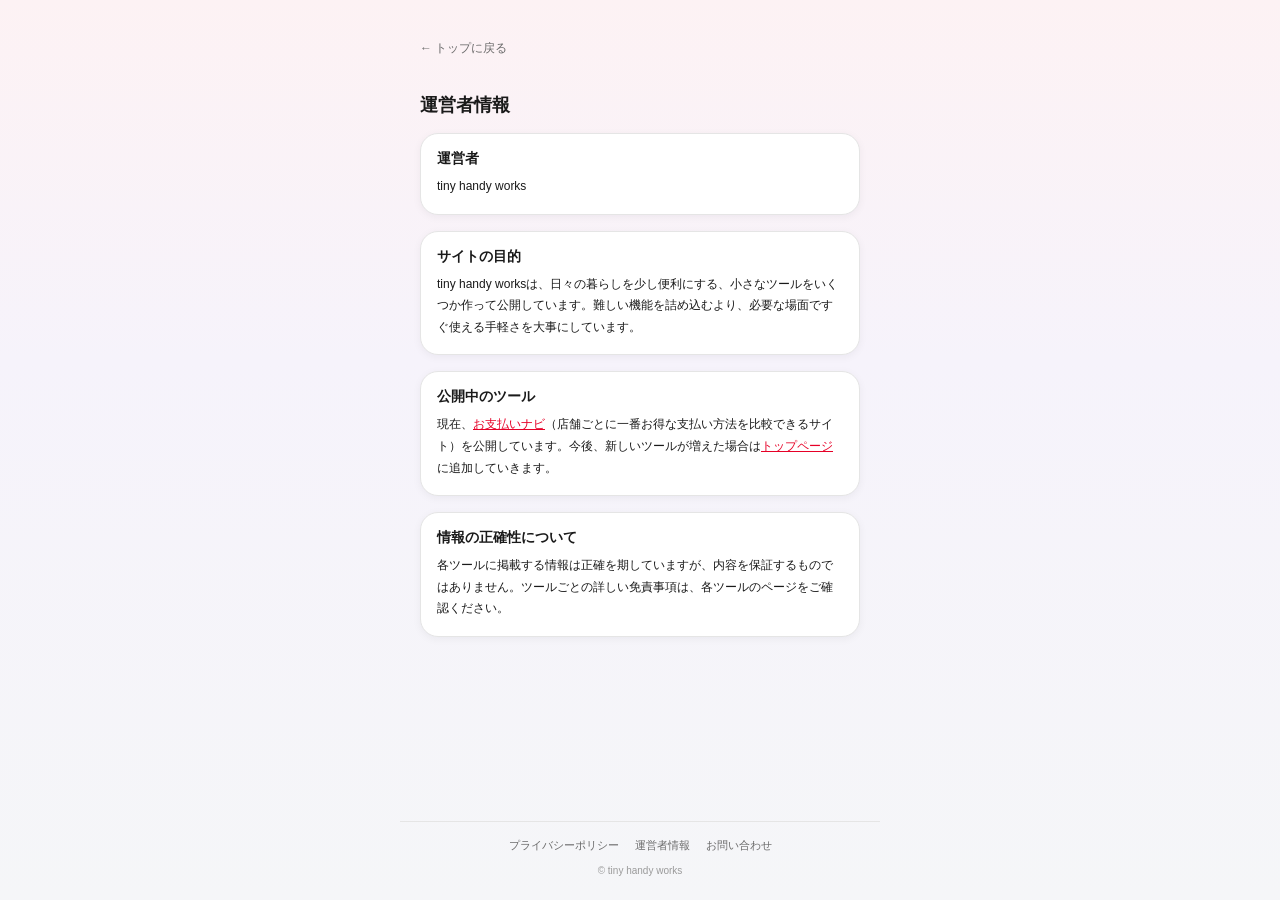
==== about.html @ 4bd40f7c "Add tiny handy works landing page Co-Authored-By: Claude Sonnet 5 <noreply@anthropic.com>" ====
<!doctype html>
<html lang="ja">
<head>
<meta charset="utf-8" />
<meta name="viewport" content="width=device-width, initial-scale=1" />
<title>運営者情報｜tiny handy works</title>
<meta name="description" content="tiny handy worksの運営者情報" />
<link rel="stylesheet" href="style.css" />
</head>
<body>
<main>
  <a href="index.html" class="back-link">← トップに戻る</a>
  <h1 class="legal-title">運営者情報</h1>
  <div class="legal-body">
    <section>
      <h2>運営者</h2>
      <p>tiny handy works</p>
    </section>
    <section>
      <h2>サイトの目的</h2>
      <p>
        tiny handy worksは、日々の暮らしを少し便利にする、小さなツールをいくつか作って公開しています。難しい機能を詰め込むより、必要な場面ですぐ使える手軽さを大事にしています。
      </p>
    </section>
    <section>
      <h2>公開中のツール</h2>
      <p>
        現在、<a href="https://oshiharai-navi.tiny-handy-works.com/">お支払いナビ</a>（店舗ごとに一番お得な支払い方法を比較できるサイト）を公開しています。今後、新しいツールが増えた場合は<a href="index.html">トップページ</a>に追加していきます。
      </p>
    </section>
    <section>
      <h2>情報の正確性について</h2>
      <p>
        各ツールに掲載する情報は正確を期していますが、内容を保証するものではありません。ツールごとの詳しい免責事項は、各ツールのページをご確認ください。
      </p>
    </section>
  </div>
</main>

<footer class="site-footer">
  <nav class="site-footer-links" aria-label="サイト情報">
    <a href="privacy.html">プライバシーポリシー</a>
    <a href="about.html">運営者情報</a>
    <a href="contact.html">お問い合わせ</a>
  </nav>
  <p class="site-footer-copy">© tiny handy works</p>
</footer>
</body>
</html>
---- style.css ----
:root {
  --bg: #f5f6f8;
  --bg-gradient: linear-gradient(180deg, #fdf2f4 0%, #f6f3fb 40%, #f5f6f8 100%);
  --card-bg: #ffffff;
  --accent: #e60027;
  --text-main: #1a1a1a;
  --text-sub: #6b6b6b;
  --text-faint: #9a9a9a;
  --border: #e5e5e5;

  /* 角丸・影・余白（お支払いナビと共通のトーン） */
  --radius-md: 14px;
  --radius-lg: 18px;
  --radius-xl: 22px;
  --shadow-sm: 0 2px 8px rgba(20, 20, 30, 0.05);
  --shadow-md: 0 4px 14px rgba(20, 20, 30, 0.07);
  --space-xs: 8px;
  --space-sm: 12px;
  --space-md: 16px;
  --space-lg: 24px;
  --space-xl: 32px;

  /* フォントの太さ：見出し／本文／注釈の3段階 */
  --fw-heading: 700;
  --fw-body: 500;
  --fw-note: 400;

  --transition-fast: 0.2s ease;
}

* {
  box-sizing: border-box;
}

html,
body {
  padding: 0;
  margin: 0;
}

body {
  background: var(--bg-gradient);
  color: var(--text-main);
  font-family: -apple-system, BlinkMacSystemFont, "Hiragino Sans",
    "Hiragino Kaku Gothic ProN", "Yu Gothic", sans-serif;
  -webkit-font-smoothing: antialiased;
  min-height: 100dvh;
  display: flex;
  flex-direction: column;
}

main {
  max-width: 480px;
  width: 100%;
  margin: 0 auto;
  padding: 40px 20px 40px;
  flex: 1;
  display: flex;
  flex-direction: column;
}

.back-link {
  display: inline-block;
  margin-bottom: var(--space-lg);
  font-size: 12px;
  font-weight: var(--fw-body);
  color: var(--text-sub);
  text-decoration: none;
}

/* トップページ：ヘッダー */
.site-hero {
  text-align: center;
  margin-bottom: var(--space-xl);
}

.site-hero-name {
  margin: 0 0 var(--space-sm);
  font-size: 24px;
  font-weight: var(--fw-heading);
  letter-spacing: 0.02em;
}

.site-hero-tagline {
  margin: 0;
  font-size: 14px;
  font-weight: var(--fw-body);
  color: var(--text-sub);
  line-height: 1.7;
}

/* ツール一覧 */
.section-heading {
  margin: 0 0 var(--space-md);
  font-size: 14px;
  font-weight: var(--fw-heading);
  color: var(--text-sub);
}

.tool-list {
  display: flex;
  flex-direction: column;
  gap: var(--space-md);
  margin-bottom: var(--space-xl);
}

.tool-card {
  display: block;
  background: var(--card-bg);
  border: 1px solid var(--border);
  border-radius: var(--radius-lg);
  box-shadow: var(--shadow-sm);
  padding: var(--space-md) var(--space-lg);
  text-decoration: none;
  color: inherit;
  transition: transform var(--transition-fast), box-shadow var(--transition-fast);
}

.tool-card:active {
  transform: scale(0.98);
  box-shadow: var(--shadow-md);
}

.tool-card-name {
  margin: 0 0 4px;
  font-size: 16px;
  font-weight: var(--fw-heading);
  color: var(--text-main);
}

.tool-card-desc {
  margin: 0 0 var(--space-sm);
  font-size: 13px;
  font-weight: var(--fw-body);
  color: var(--text-sub);
  line-height: 1.6;
}

.tool-card-link {
  font-size: 12px;
  font-weight: var(--fw-body);
  color: var(--accent);
}

.tool-list-note {
  font-size: 12px;
  font-weight: var(--fw-note);
  color: var(--text-faint);
  text-align: center;
}

/* 規約系ページ */
.legal-title {
  margin: var(--space-sm) 0 var(--space-md);
  font-size: 18px;
  font-weight: var(--fw-heading);
}

.legal-body {
  display: flex;
  flex-direction: column;
  gap: var(--space-md);
}

.legal-body section {
  background: var(--card-bg);
  border: 1px solid var(--border);
  border-radius: var(--radius-lg);
  box-shadow: var(--shadow-sm);
  padding: var(--space-md);
}

.legal-body h2 {
  margin: 0 0 var(--space-xs);
  font-size: 14px;
  font-weight: var(--fw-heading);
}

.legal-body p {
  margin: 0 0 var(--space-xs);
  font-size: 12px;
  font-weight: var(--fw-body);
  line-height: 1.8;
  color: var(--text-main);
}

.legal-body p:last-child {
  margin-bottom: 0;
}

.legal-body a {
  color: var(--accent);
}

.legal-body .legal-small {
  font-size: 11px;
  font-weight: var(--fw-note);
  color: var(--text-sub);
}

.legal-contact {
  margin: var(--space-xs) 0 0;
  font-size: 12px;
}

.legal-contact dt {
  font-weight: var(--fw-heading);
  color: var(--text-sub);
  font-size: 11px;
  margin-top: var(--space-xs);
}

.legal-contact dd {
  margin: 2px 0 0;
  min-height: 1.6em;
  padding-bottom: 2px;
  border-bottom: 1px dashed var(--border);
  font-weight: var(--fw-body);
}

/* 全ページ共通フッター */
.site-footer {
  max-width: 480px;
  width: 100%;
  margin: 0 auto;
  padding: var(--space-md) 20px var(--space-lg);
  border-top: 1px solid var(--border);
  text-align: center;
}

.site-footer-links {
  display: flex;
  justify-content: center;
  flex-wrap: wrap;
  gap: var(--space-xs) var(--space-md);
}

.site-footer-links a {
  font-size: 11px;
  font-weight: var(--fw-body);
  color: var(--text-sub);
  text-decoration: none;
}

.site-footer-copy {
  margin: var(--space-sm) 0 0;
  font-size: 10px;
  font-weight: var(--fw-note);
  color: var(--text-faint);
}
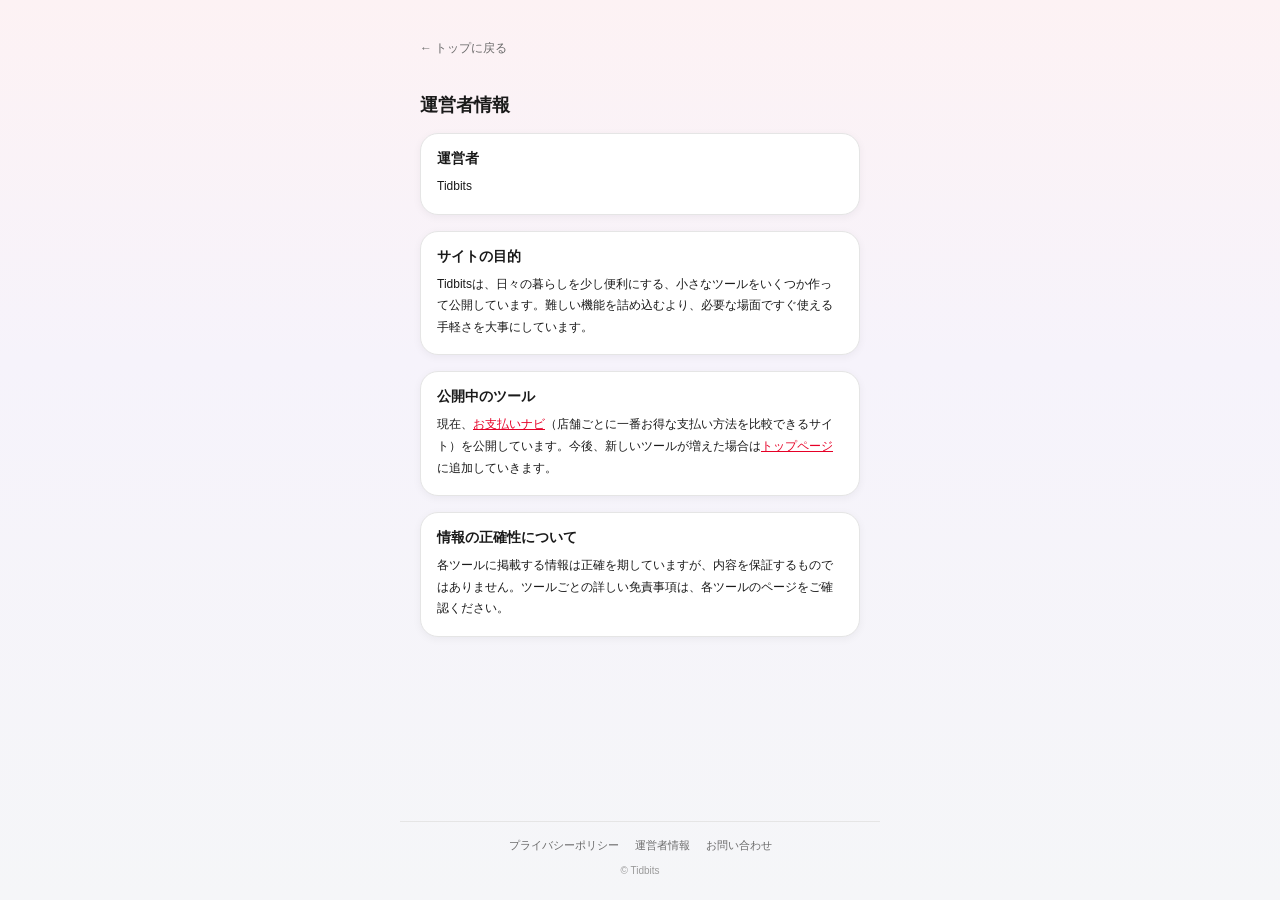
==== commit 7cb61488: "Rename brand to Tidbits (domain unchanged) Co-Authored-By: Claude Sonnet 5 <noreply@anthropic.com>" ====
--- a/about.html
+++ b/about.html
@@ -3,8 +3,8 @@
 <head>
 <meta charset="utf-8" />
 <meta name="viewport" content="width=device-width, initial-scale=1" />
-<title>運営者情報｜tiny handy works</title>
-<meta name="description" content="tiny handy worksの運営者情報" />
+<title>運営者情報｜Tidbits</title>
+<meta name="description" content="Tidbitsの運営者情報" />
 <link rel="stylesheet" href="style.css" />
 </head>
 <body>
@@ -14,12 +14,12 @@
   <div class="legal-body">
     <section>
       <h2>運営者</h2>
-      <p>tiny handy works</p>
+      <p>Tidbits</p>
     </section>
     <section>
       <h2>サイトの目的</h2>
       <p>
-        tiny handy worksは、日々の暮らしを少し便利にする、小さなツールをいくつか作って公開しています。難しい機能を詰め込むより、必要な場面ですぐ使える手軽さを大事にしています。
+        Tidbitsは、日々の暮らしを少し便利にする、小さなツールをいくつか作って公開しています。難しい機能を詰め込むより、必要な場面ですぐ使える手軽さを大事にしています。
       </p>
     </section>
     <section>
@@ -43,7 +43,7 @@
     <a href="about.html">運営者情報</a>
     <a href="contact.html">お問い合わせ</a>
   </nav>
-  <p class="site-footer-copy">© tiny handy works</p>
+  <p class="site-footer-copy">© Tidbits</p>
 </footer>
 </body>
 </html>
--- a/style.css
+++ b/style.css
@@ -149,6 +149,27 @@
   text-align: center;
 }
 
+/* トップページの説明セクション（「Tidbitsについて」「お支払いナビとは」） */
+.content-block {
+  margin-bottom: var(--space-xl);
+}
+
+.content-block section {
+  background: var(--card-bg);
+  border: 1px solid var(--border);
+  border-radius: var(--radius-lg);
+  box-shadow: var(--shadow-sm);
+  padding: var(--space-lg) var(--space-lg);
+}
+
+.content-block p {
+  margin: 0;
+  font-size: 13px;
+  font-weight: var(--fw-body);
+  line-height: 1.9;
+  color: var(--text-main);
+}
+
 /* 規約系ページ */
 .legal-title {
   margin: var(--space-sm) 0 var(--space-md);
